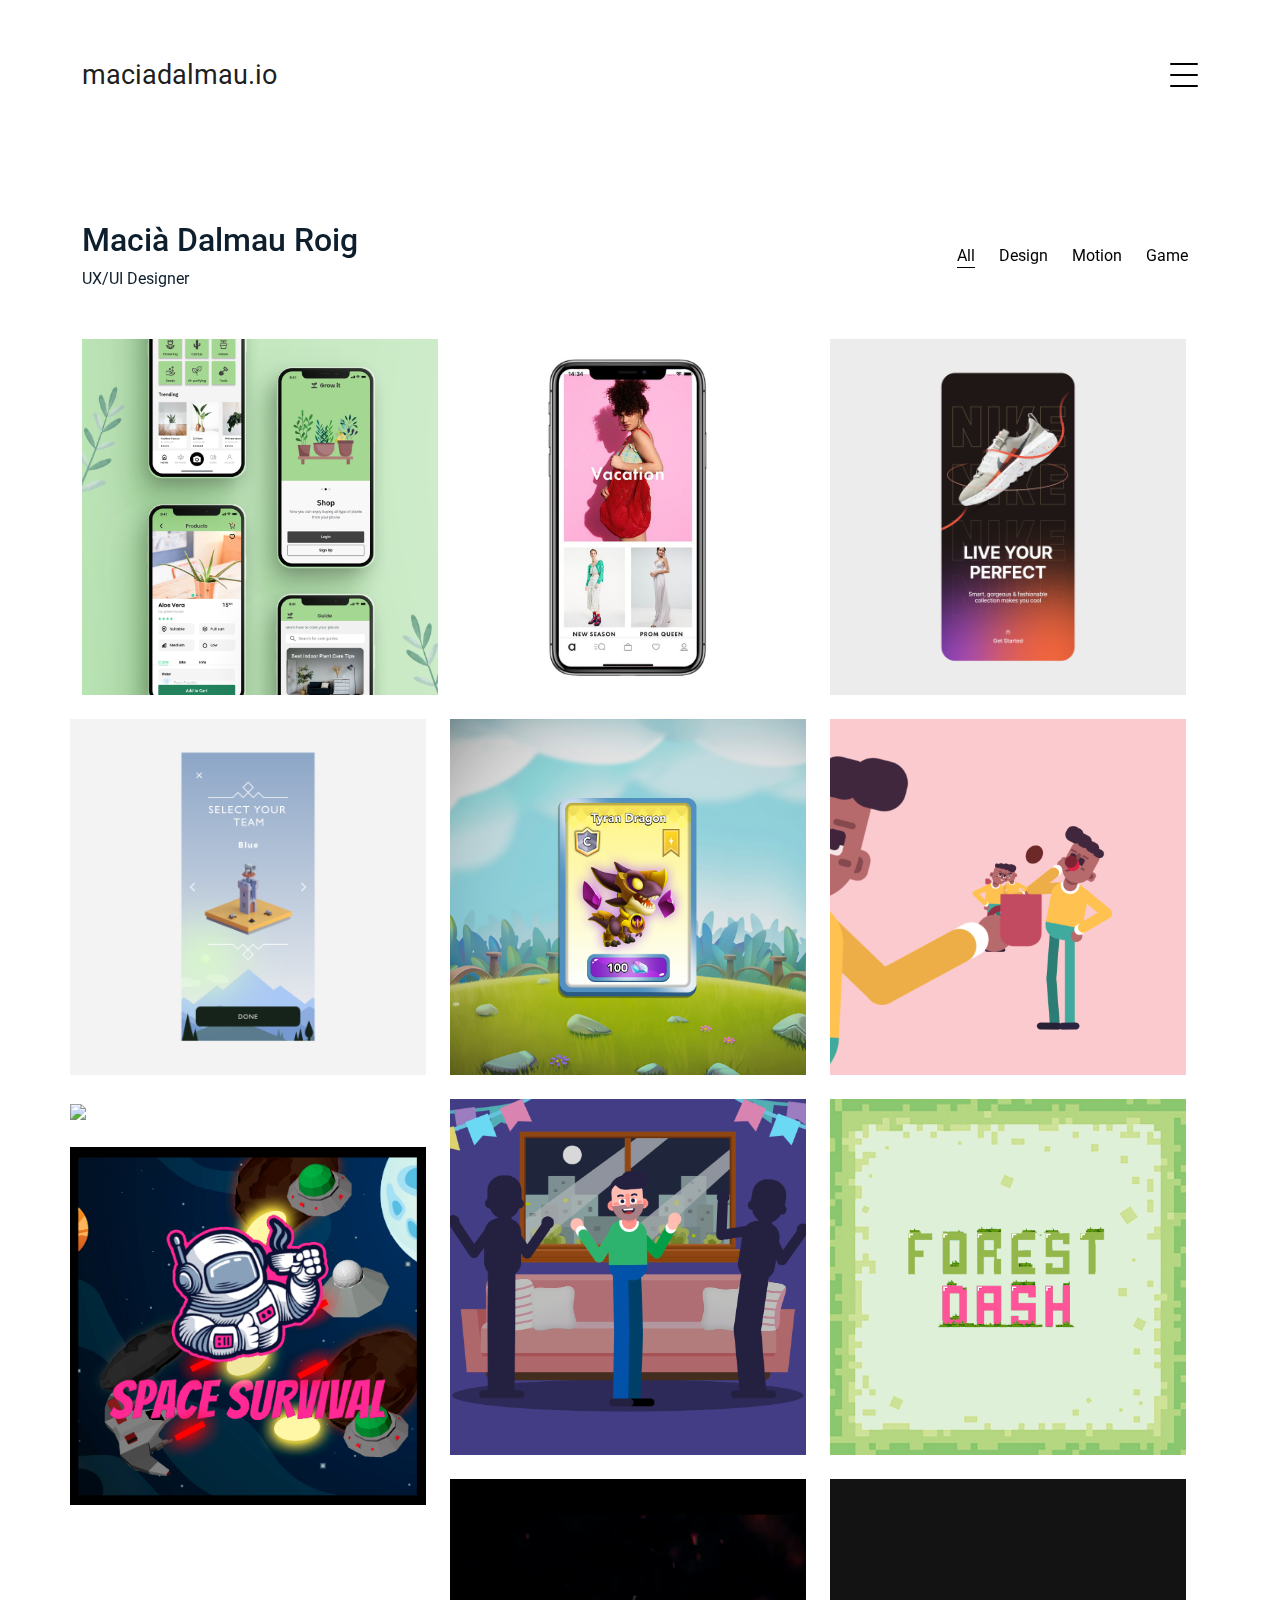
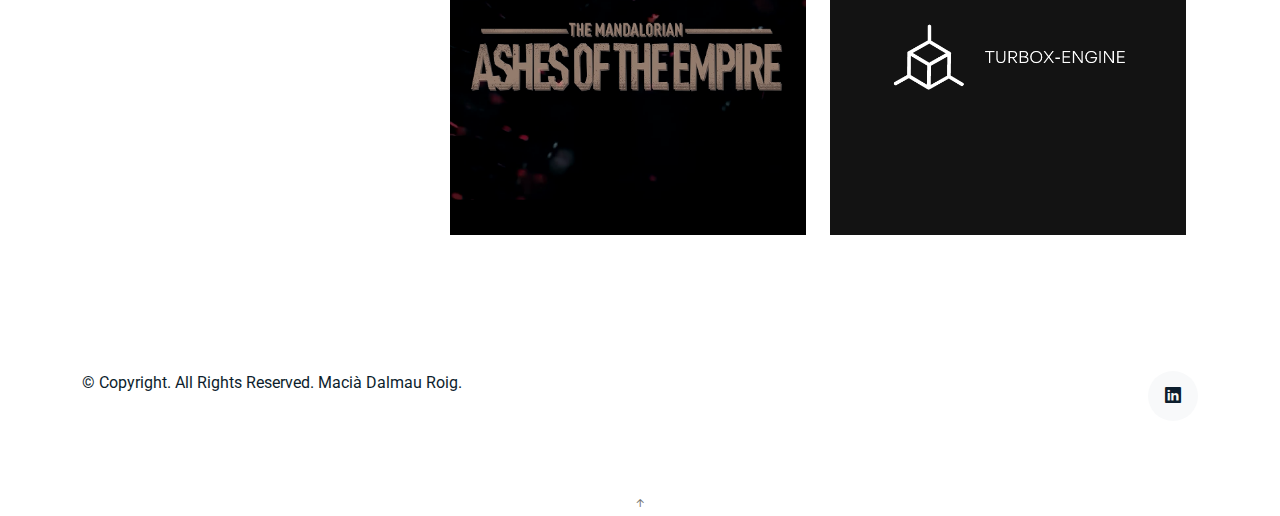
==== index.html @ 332fd734 "img" ====
<!DOCTYPE html>
<html lang="en">

<head>
  <meta charset="utf-8">
  <meta content="width=device-width, initial-scale=1.0" name="viewport">

  <title>Macià Dalmau - Home</title>
  <meta content="" name="description">
  <meta content="" name="keywords">

  <!-- Favicons -->
  <link href="assets/img/favicon.png" rel="icon">
  <link href="assets/img/apple-touch-icon.png" rel="apple-touch-icon">

  <!-- Google Fonts -->
  <link href="https://fonts.googleapis.com/css?family=https://fonts.googleapis.com/css?family=Inconsolata:400,500,600,700|Raleway:400,400i,500,500i,600,600i,700,700i|Roboto:400,400i,500,500i,600,600i,700,700i" rel="stylesheet">

  <!-- Vendor CSS Files -->
  <link href="assets/vendor/aos/aos.css" rel="stylesheet">
  <link href="assets/vendor/bootstrap/css/bootstrap.min.css" rel="stylesheet">
  <link href="assets/vendor/bootstrap-icons/bootstrap-icons.css" rel="stylesheet">
  <link href="assets/vendor/swiper/swiper-bundle.min.css" rel="stylesheet">

  <!-- Template Main CSS File -->
  <link href="assets/css/style.css" rel="stylesheet">

  <!-- =======================================================
  * Template Name: MyPortfolio - v4.7.0
  * Template URL: https://bootstrapmade.com/myportfolio-bootstrap-portfolio-website-template/
  * Author: BootstrapMade.com
  * License: https://bootstrapmade.com/license/
  ======================================================== -->
</head>

<body>

  <!-- ======= Navbar ======= -->
  <div class="collapse navbar-collapse custom-navmenu" id="main-navbar">
    <div class="container py-2 py-md-5">
      <div class="row align-items-start">
        <div class="col-md-12">
          <ul class="custom-menu">
            <li class="active"><a href="index.html">Home</a></li>
            <li><a href="about.html">About Me</a></li>
            <li><a href="contact.html">Contact</a></li>
          </ul>
        </div>
      </div>
    </div>
  </div>

  <nav class="navbar navbar-light custom-navbar">
    <div class="container">
      <a class="navbar-brand" href="index.html">maciadalmau.io</a>
      <a href="#" class="burger" data-bs-toggle="collapse" data-bs-target="#main-navbar">
        <span></span>
      </a>
    </div>
  </nav>

  <main id="main">

    <!-- ======= Works Section ======= -->
    <section class="section site-portfolio">
      <div class="container">
        <div class="row mb-5 align-items-center">
          <div class="col-md-12 col-lg-6 mb-4 mb-lg-0" data-aos="fade-up">
            <h2>Macià Dalmau Roig</h2>
            <p class="mb-0">UX/UI Designer</p>
          </div>
          <div class="col-md-12 col-lg-6 text-start text-lg-end" data-aos="fade-up" data-aos-delay="100">
            <div id="filters" class="filters">
              <a href="#" data-filter="*" class="active">All</a>
              <a href="#" data-filter=".web">Design</a>
              <a href="#" data-filter=".design">Motion</a>
              <a href="#" data-filter=".branding">Game</a>
            </div>
          </div>
        </div>
        <div id="portfolio-grid" class="row no-gutter" data-aos="fade-up" data-aos-delay="200">
          <div class="item web col-sm-6 col-md-4 col-lg-4 mb-4">
            <a href="growit.html" class="item-wrap fancybox">
              <div class="work-info">
                <h3>Grow it App</h3>
                <span>UX/UI Design</span>
              </div>
              <img class="img-fluid" src="assets/img/growitcover.png">
            </a>
          </div>
        <div id="portfolio-grid" class="row no-gutter" data-aos="fade-up" data-aos-delay="200">
          <div class="item web col-sm-6 col-md-4 col-lg-4 mb-4">
            <a href="asosreplica.html" class="item-wrap fancybox">
              <div class="work-info">
                <h3>Asos Replica</h3>
                <span>APP</span>
              </div>
              <img class="img-fluid" src="assets/img/asosapp.jpg">
            </a>
          </div>
          <div class="item web col-sm-6 col-md-4 col-lg-4 mb-4">
            <a href="nikeappdesign.html" class="item-wrap fancybox">
              <div class="work-info">
                <h3>Nike App Design</h3>
                <span>DESIGN</span>
              </div>
              <img class="img-fluid" src="assets/img/nikeappdesigncover.png">
            </a>
          </div>
          <div class="item web col-sm-6 col-md-4 col-lg-4 mb-4">
            <a href="gameconceptdesign.html" class="item-wrap fancybox">
              <div class="work-info">
                <h3>Game Concept Design</h3>
                <span>DESIGN</span>
              </div>
              <img class="img-fluid" src="assets/img/mobilegamedesigncover.png">
            </a>
          </div>
          <div class="item web col-sm-6 col-md-4 col-lg-4 mb-4">
            <a href="gameconceptdesign2.html" class="item-wrap fancybox">
              <div class="work-info">
                <h3>Dragon City Concept</h3>
                <span>DESIGN</span>
              </div>
              <img class="img-fluid" src="assets/img/dragoncitycover.png">
            </a>
          </div>
          <div class="item design col-sm-6 col-md-4 col-lg-4 mb-4">
            <a href="coffeeanimation.html" class="item-wrap fancybox">
              <div class="work-info">
                <h3>Coffee Animation</h3>
                <span>MOTION</span>
              </div>
              <img class="img-fluid" src="assets/img/MASTER-CAFE.gif">
            </a>
          </div>
          <div class="item design col-sm-6 col-md-4 col-lg-4 mb-4">
            <a href="cyclistanimation.html" class="item-wrap fancybox">
              <div class="work-info">
                <h3>Cyclist Animation</h3>
                <span>MOTION</span>
              </div>
              <img class="img-fluid" src="assets/img/ESCENA-CICLISTA.gif">
            </a>
          </div>
          <div class="item design col-sm-6 col-md-4 col-lg-4 mb-4">
            <a href="comercialspot.html" class="item-wrap fancybox">
              <div class="work-info">
                <h3>Compeat Spot</h3>
                <span>MOTION</span>
              </div>
              <img class="img-fluid" src="assets/img/compeatscene.png">
            </a>
          </div>
          <div class="item branding col-sm-6 col-md-4 col-lg-4 mb-4">
            <a href="forestdash.html" class="item-wrap fancybox">
              <div class="work-info">
                <h3>Forest Dash</h3>
                <span>2D PLATFORMER GAME</span>
              </div>
              <img class="img-fluid" src="assets/img/Forestcover.png">
            </a>
          </div>
          <div class="item branding col-sm-6 col-md-4 col-lg-4 mb-4">
            <a href="spacesurvival.html" class="item-wrap fancybox">
              <div class="work-info">
                <h3>Space Survival</h3>
                <span>AR GAME</span>
              </div>
              <img class="img-fluid" src="assets/img/spacesurvival.png">
            </a>
          </div>
          <div class="item branding col-sm-6 col-md-4 col-lg-4 mb-4">
            <a href="mandalorian.html" class="item-wrap fancybox">
              <div class="work-info">
                <h3>The Mandalorian: Ashes of the Empire</h3>
                <span>3D GAME</span>
              </div>
              <img class="img-fluid" src="assets/img/mandaloriancover.png">
            </a>
          </div>
          <div class="item branding col-sm-6 col-md-4 col-lg-4 mb-4">
            <a href="engine.html" class="item-wrap fancybox">
              <div class="work-info">
                <h3>TurboX-Engine</h3>
                <span>GAME ENGINE</span>
              </div>
              <img class="img-fluid" src="assets/img/engine.png">
            </a>
          </div>
        </div>
      </div>
    </section><!-- End  Works Section -->

  </main><!-- End #main -->

  <!-- ======= Footer ======= -->
  <footer class="footer" role="contentinfo">
    <div class="container">
      <div class="row">
        <div class="col-sm-6">
          <p class="mb-1">&copy; Copyright. All Rights Reserved. Macià Dalmau Roig.</p>
          <div class="credits">
            <!--
            All the links in the footer should remain intact.
            You can delete the links only if you purchased the pro version.
            Licensing information: https://bootstrapmade.com/license/
            Purchase the pro version with working PHP/AJAX contact form: https://bootstrapmade.com/buy/?theme=MyPortfolio
          -->
          </div>
        </div>
        <div class="col-sm-6 social text-md-end">
          <a href="https://www.linkedin.com/in/maciadalmauroig/"><span class="bi bi-linkedin"></span></a>
        </div>
      </div>
    </div>
  </footer>

  <a href="#" class="back-to-top d-flex align-items-center justify-content-center"><i class="bi bi-arrow-up-short"></i></a>

  <!-- Vendor JS Files -->
  <script src="assets/vendor/aos/aos.js"></script>
  <script src="assets/vendor/bootstrap/js/bootstrap.bundle.min.js"></script>
  <script src="assets/vendor/isotope-layout/isotope.pkgd.min.js"></script>
  <script src="assets/vendor/swiper/swiper-bundle.min.js"></script>
  <script src="assets/vendor/php-email-form/validate.js"></script>

  <!-- Template Main JS File -->
  <script src="assets/js/main.js"></script>

</body>

</html>
---- assets/css/style.css ----
/**
* Template Name: MyPortfolio - v4.7.0
* Template URL: https://bootstrapmade.com/myportfolio-bootstrap-portfolio-website-template/
* Author: BootstrapMade.com
* License: https://bootstrapmade.com/license/
*/

/*--------------------------------------------------------------
# General
--------------------------------------------------------------*/

.iframe-container{
  position: relative;
  width: 100%;
  padding-bottom: 56.25%; 
  height: 0;
}
.iframe-container iframe{
  position: absolute;
  top:0;
  left: 0;
  width: 100%;
  height: 100%;
}

body {
  font-family: "Roboto", sans-serif;
  color: #0d1e2d;
}

a {
  color: #777;
  text-decoration: none;
}

a:hover {
  color: #000;
}

h1, h2, h3, h4, h5, h6, .font-heading {
  font-family: "Roboto", sans-serif;
}

.section {
  padding: 7rem 0;
}

.filters a {
  text-decoration: none;
  color: #000;
  display: inline-block;
  padding-left: 10px;
  padding-right: 10px;
  position: relative;
}
.filters a:hover, .filters a:focus, .filters a:active {
  text-decoration: none;
}
.filters a:hover:before {
  content: "";
  position: absolute;
  left: 10px;
  right: 10px;
  bottom: 0;
  height: 1px;
  background-color: #000;
}
.filters a.active {
  color: #000;
}
.filters a.active:before {
  content: "";
  position: absolute;
  left: 10px;
  right: 10px;
  bottom: 0;
  height: 1px;
  background-color: #000;
}

.item {
  border: none;
  margin-bottom: 30px;
}
.item .item-wrap {
  display: block;
  position: relative;
  overflow: hidden;
}
.item .item-wrap:after {
  z-index: 2;
  position: absolute;
  content: "";
  top: 0;
  left: 0;
  right: 0;
  bottom: 0;
  background: rgba(0, 0, 0, 0.4);
  visibility: hidden;
  opacity: 0;
  transition: 0.3s all ease-in-out;
}
.item .item-wrap img {
  transition: 0.3s transform ease;
  transform: scale(1);
}
.item .item-wrap > .work-info {
  position: absolute;
  top: 50%;
  width: 100%;
  text-align: center;
  z-index: 3;
  transform: translateY(-50%);
  color: #fff;
  opacity: 0;
  visibility: hidden;
  margin-top: 20px;
  transition: 0.3s all ease;
}
.item .item-wrap > .work-info h3 {
  font-size: 20px;
  margin-bottom: 0;
}
.item .item-wrap > .work-info span {
  font-size: 14px;
  text-transform: uppercase;
  letter-spacing: 0.2rem;
}
.item .item-wrap:hover {
  text-decoration: none;
}
.item .item-wrap:hover img {
  transform: scale(1.05);
}
.item .item-wrap:hover:after {
  opacity: 1;
  visibility: visible;
}
.item .item-wrap:hover .work-info {
  margin-top: 0px;
  opacity: 1;
  visibility: visible;
}

.testimonial-wrap {
  padding: 50px 50px 80px 50px;
  background: #eceff2;
}
.testimonial-wrap .testimonial {
  text-align: center;
  max-width: 500px;
  margin: 0 auto;
}
.testimonial-wrap .testimonial img {
  border-radius: 50%;
  width: 120px;
  margin: 0 auto 30px auto;
}
.testimonial-wrap .testimonial blockquote p {
  font-size: 20px;
}

.h3 {
  font-size: 20px;
}

.h4 {
  font-size: 16px;
}

.heading {
  font-size: 28px;
}

.readmore {
  display: inline-block;
  border: 1px solid #000;
  padding: 10px 15px;
  font-size: 12px;
  text-transform: uppercase;
  color: #000;
  transition: 0.2s all ease;
  font-weight: 700;
}
.readmore:active, .readmore:focus, .readmore:hover {
  outline: none;
}
.readmore:hover {
  color: #fff;
  text-decoration: none;
  background: #000;
}

.testimonials-slider .swiper-pagination {
  margin-top: -60px;
  position: relative;
}
.testimonials-slider .swiper-pagination .swiper-pagination-bullet {
  width: 12px;
  height: 12px;
  background-color: rgba(13, 30, 45, 0.3);
  opacity: 1;
}
.testimonials-slider .swiper-pagination .swiper-pagination-bullet-active {
  background-color: rgba(13, 30, 45, 0.6);
}

.sticky-content {
  position: sticky;
  position: -webkit-sticky;
  top: 0;
  /* required */
}

.list-line li {
  margin-bottom: 10px;
  position: relative;
  padding-left: 30px;
}
.list-line li:before {
  content: "";
  position: absolute;
  left: 0;
  top: 0.7rem;
  width: 10px;
  height: 2px;
  background: #000;
}

.form-control {
  border-radius: 0;
  background: #f8f9fa;
  border: 1px solid transparent;
  padding-top: 10px !important;
  padding-bottom: 10px !important;
}
.form-control:active, .form-control:focus {
  background: #eff1f4;
  outline: none;
  box-shadow: none;
  border: 1px solid transparent;
}

.custom-progress {
  height: 7px;
  border-radius: 0;
}
.custom-progress .progress-bar {
  background: #000;
}

/* Services */
.services i {
  font-size: 40px;
}
.services h4 {
  padding-top: 10px;
}

/* Contact Form */
.php-email-form .error-message {
  display: none;
  color: #fff;
  background: #ed3c0d;
  text-align: left;
  padding: 15px;
  font-weight: 600;
}
.php-email-form .error-message br + br {
  margin-top: 25px;
}
.php-email-form .sent-message {
  display: none;
  color: #fff;
  background: #18d26e;
  text-align: center;
  padding: 15px;
  font-weight: 600;
}
.php-email-form .loading {
  display: none;
  background: #fff;
  text-align: center;
  padding: 15px;
}
.php-email-form .loading:before {
  content: "";
  display: inline-block;
  border-radius: 50%;
  width: 24px;
  height: 24px;
  margin: 0 10px -6px 0;
  border: 3px solid #18d26e;
  border-top-color: #eee;
  -webkit-animation: animate-loading 1s linear infinite;
  animation: animate-loading 1s linear infinite;
}

@-webkit-keyframes animate-loading {
  0% {
    transform: rotate(0deg);
  }
  100% {
    transform: rotate(360deg);
  }
}

@keyframes animate-loading {
  0% {
    transform: rotate(0deg);
  }
  100% {
    transform: rotate(360deg);
  }
}
/*--------------------------------------------------------------
# Header
--------------------------------------------------------------*/
/* Custom Navmenu */
.custom-navmenu {
  background: #0d1e2d;
  text-align: right;
}
.custom-navmenu .custom-menu, .custom-navmenu .custom-menu li {
  padding: 0;
  margin: 0;
  list-style: none;
}
.custom-navmenu .custom-menu li {
  margin-bottom: 0;
  font-size: 20px;
}
.custom-navmenu .custom-menu li a {
  color: #fff;
  padding: 10px 0 !important;
}
.custom-navmenu .custom-menu li a:hover {
  text-decoration: none;
}
.custom-navmenu .custom-menu li.active a {
  text-decoration: underline;
}
.custom-navmenu h3 {
  font-size: 20px;
  color: #fff;
}
.custom-navmenu p {
  color: rgba(255, 255, 255, 0.6);
}
.custom-navmenu a {
  color: rgba(255, 255, 255, 0.7);
}
.custom-navmenu a:hover {
  color: #fff;
}

/* Custom Navbar */
.custom-navbar {
  padding-top: 50px;
  width: 100%;
}
@media (max-width: 780px) {
  .custom-navbar > .container {
    padding-right: 0;
    padding-left: 0;
  }
}
.custom-navbar .navbar-brand {
  font-size: 1.7rem;
}

/* Burger */
.burger {
  width: 28px;
  height: 32px;
  cursor: pointer;
  position: relative;
}

.burger:before, .burger span, .burger:after {
  width: 100%;
  height: 2px;
  display: block;
  background: #000;
  border-radius: 2px;
  position: absolute;
  opacity: 1;
}

.burger:before, .burger:after {
  transition: top 0.35s cubic-bezier(0.23, 1, 0.32, 1), transform 0.35s cubic-bezier(0.23, 1, 0.32, 1), opacity 0.35s cubic-bezier(0.23, 1, 0.32, 1), background-color 1.15s cubic-bezier(0.86, 0, 0.07, 1);
  -webkit-transition: top 0.35s cubic-bezier(0.23, 1, 0.32, 1), -webkit-transform 0.35s cubic-bezier(0.23, 1, 0.32, 1), opacity 0.35s cubic-bezier(0.23, 1, 0.32, 1), background-color 1.15s cubic-bezier(0.86, 0, 0.07, 1);
  content: "";
}

.burger:before {
  top: 4px;
}

.burger span {
  top: 15px;
}

.burger:after {
  top: 26px;
}

/* Hover */
.burger:hover:before {
  top: 7px;
}

.burger:hover:after {
  top: 23px;
}

/* Click */
.burger.active span {
  opacity: 0;
}

.burger.active:before, .burger.active:after {
  top: 40%;
}

.burger.active:before {
  transform: rotate(45deg);
}

.burger.active:after {
  transform: rotate(-45deg);
}

.burger:focus {
  outline: none;
}

/*--------------------------------------------------------------
# Footer
--------------------------------------------------------------*/
.footer {
  padding: 0 0 4rem 0;
}
.footer a {
  color: #000;
}

.social a {
  display: inline-block;
  width: 50px;
  height: 50px;
  border-radius: 50%;
  background: #f8f9fa;
  position: relative;
  text-align: center;
  color: #0d1e2d;
}
.social a span {
  display: inline-block;
  left: 50%;
  position: absolute;
  top: 50%;
  transform: translate(-50%, -50%);
}
.social a:hover {
  color: #000;
}
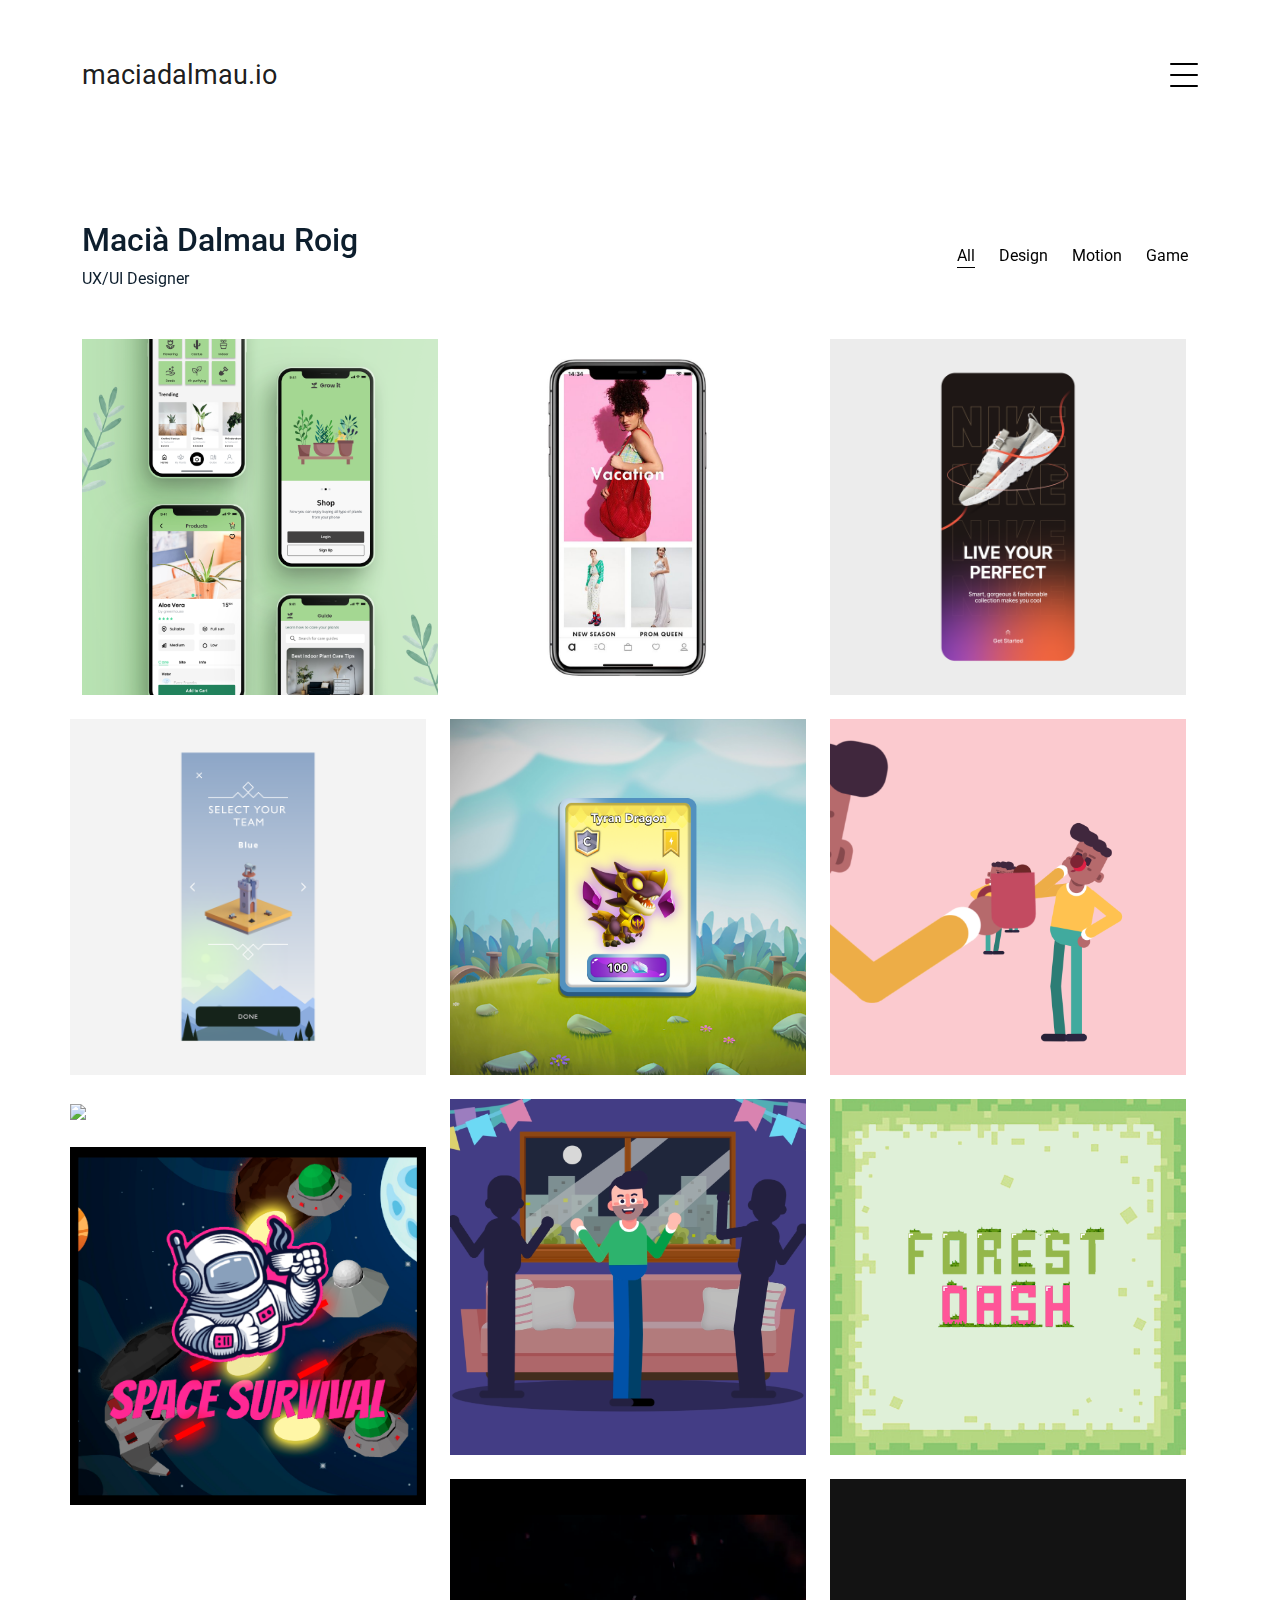
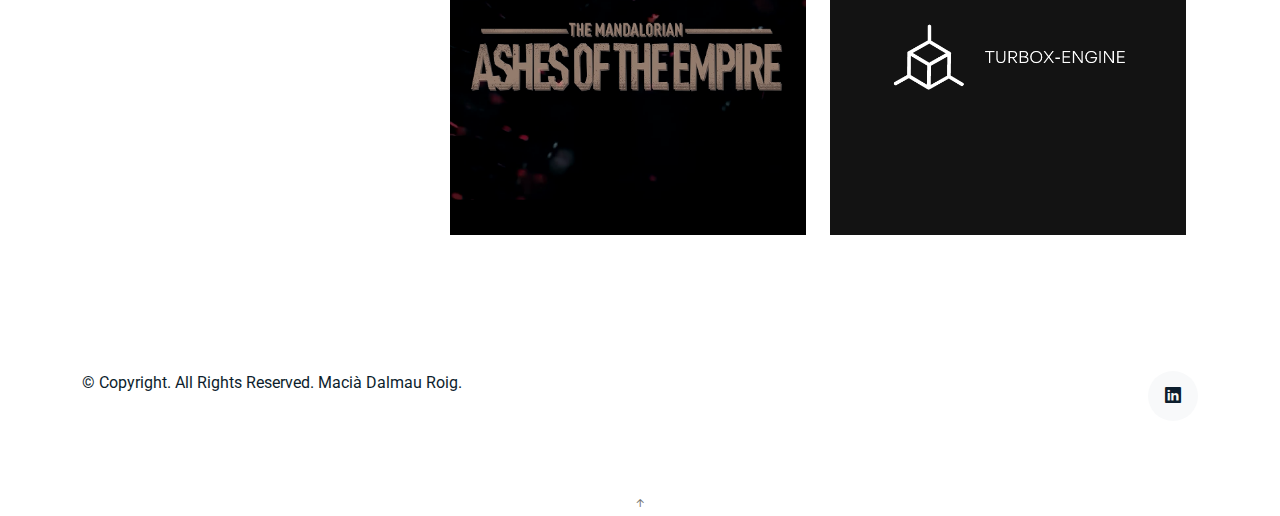
==== commit f4d57d89: "editing titles" ====
--- a/index.html
+++ b/index.html
@@ -93,7 +93,7 @@
             <a href="asosreplica.html" class="item-wrap fancybox">
               <div class="work-info">
                 <h3>Asos Replica</h3>
-                <span>APP</span>
+                <span>App</span>
               </div>
               <img class="img-fluid" src="assets/img/asosapp.jpg">
             </a>
@@ -102,7 +102,7 @@
             <a href="nikeappdesign.html" class="item-wrap fancybox">
               <div class="work-info">
                 <h3>Nike App Design</h3>
-                <span>DESIGN</span>
+                <span>UX/UI Design</span>
               </div>
               <img class="img-fluid" src="assets/img/nikeappdesigncover.png">
             </a>
@@ -111,7 +111,7 @@
             <a href="gameconceptdesign.html" class="item-wrap fancybox">
               <div class="work-info">
                 <h3>Game Concept Design</h3>
-                <span>DESIGN</span>
+                <span>UX/UI Design</span>
               </div>
               <img class="img-fluid" src="assets/img/mobilegamedesigncover.png">
             </a>
@@ -120,7 +120,7 @@
             <a href="gameconceptdesign2.html" class="item-wrap fancybox">
               <div class="work-info">
                 <h3>Dragon City Concept</h3>
-                <span>DESIGN</span>
+                <span>UX/UI Design</span>
               </div>
               <img class="img-fluid" src="assets/img/dragoncitycover.png">
             </a>
@@ -129,7 +129,7 @@
             <a href="coffeeanimation.html" class="item-wrap fancybox">
               <div class="work-info">
                 <h3>Coffee Animation</h3>
-                <span>MOTION</span>
+                <span>Motion</span>
               </div>
               <img class="img-fluid" src="assets/img/MASTER-CAFE.gif">
             </a>
@@ -138,7 +138,7 @@
             <a href="cyclistanimation.html" class="item-wrap fancybox">
               <div class="work-info">
                 <h3>Cyclist Animation</h3>
-                <span>MOTION</span>
+                <span>Motion</span>
               </div>
               <img class="img-fluid" src="assets/img/ESCENA-CICLISTA.gif">
             </a>
@@ -147,7 +147,7 @@
             <a href="comercialspot.html" class="item-wrap fancybox">
               <div class="work-info">
                 <h3>Compeat Spot</h3>
-                <span>MOTION</span>
+                <span>Motion</span>
               </div>
               <img class="img-fluid" src="assets/img/compeatscene.png">
             </a>
@@ -156,7 +156,7 @@
             <a href="forestdash.html" class="item-wrap fancybox">
               <div class="work-info">
                 <h3>Forest Dash</h3>
-                <span>2D PLATFORMER GAME</span>
+                <span>2D Platform Game</span>
               </div>
               <img class="img-fluid" src="assets/img/Forestcover.png">
             </a>
@@ -165,7 +165,7 @@
             <a href="spacesurvival.html" class="item-wrap fancybox">
               <div class="work-info">
                 <h3>Space Survival</h3>
-                <span>AR GAME</span>
+                <span>AR Game</span>
               </div>
               <img class="img-fluid" src="assets/img/spacesurvival.png">
             </a>
@@ -174,7 +174,7 @@
             <a href="mandalorian.html" class="item-wrap fancybox">
               <div class="work-info">
                 <h3>The Mandalorian: Ashes of the Empire</h3>
-                <span>3D GAME</span>
+                <span>3D Game</span>
               </div>
               <img class="img-fluid" src="assets/img/mandaloriancover.png">
             </a>
@@ -183,7 +183,7 @@
             <a href="engine.html" class="item-wrap fancybox">
               <div class="work-info">
                 <h3>TurboX-Engine</h3>
-                <span>GAME ENGINE</span>
+                <span>Game Engine</span>
               </div>
               <img class="img-fluid" src="assets/img/engine.png">
             </a>
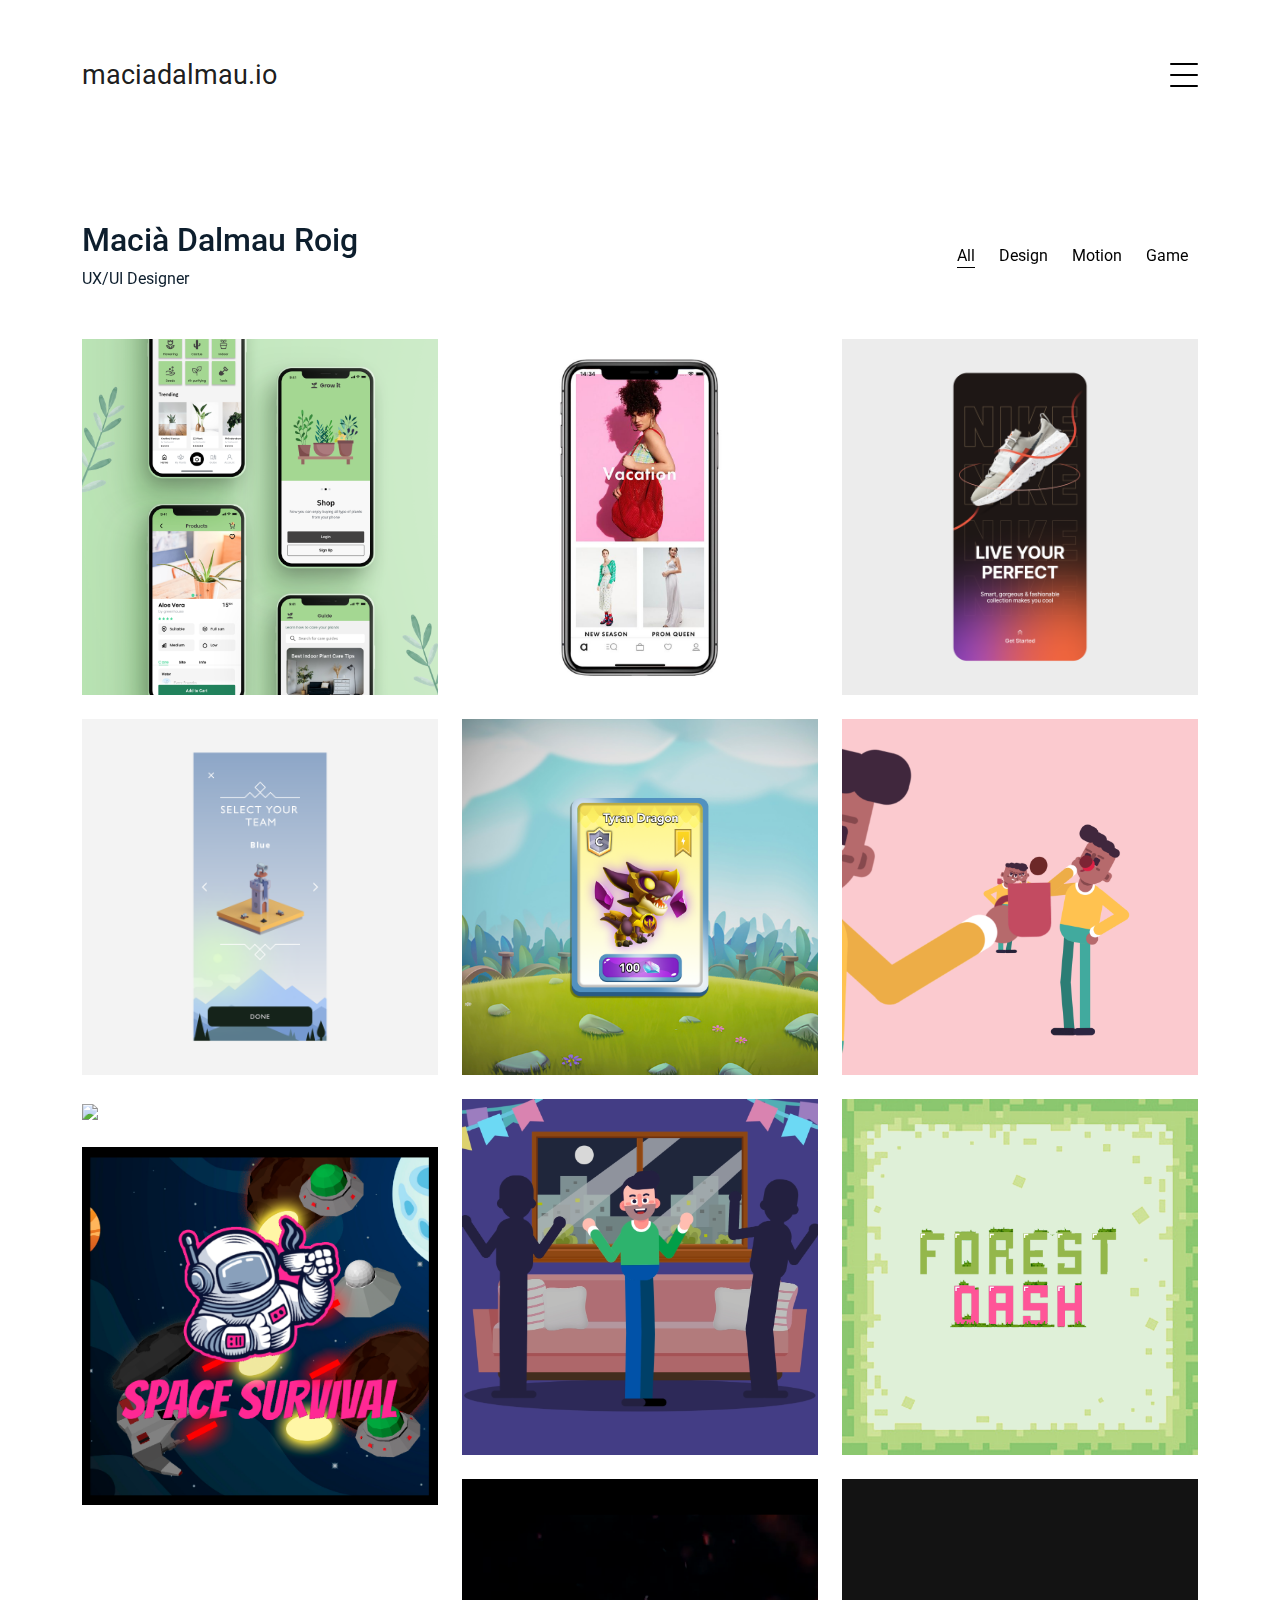
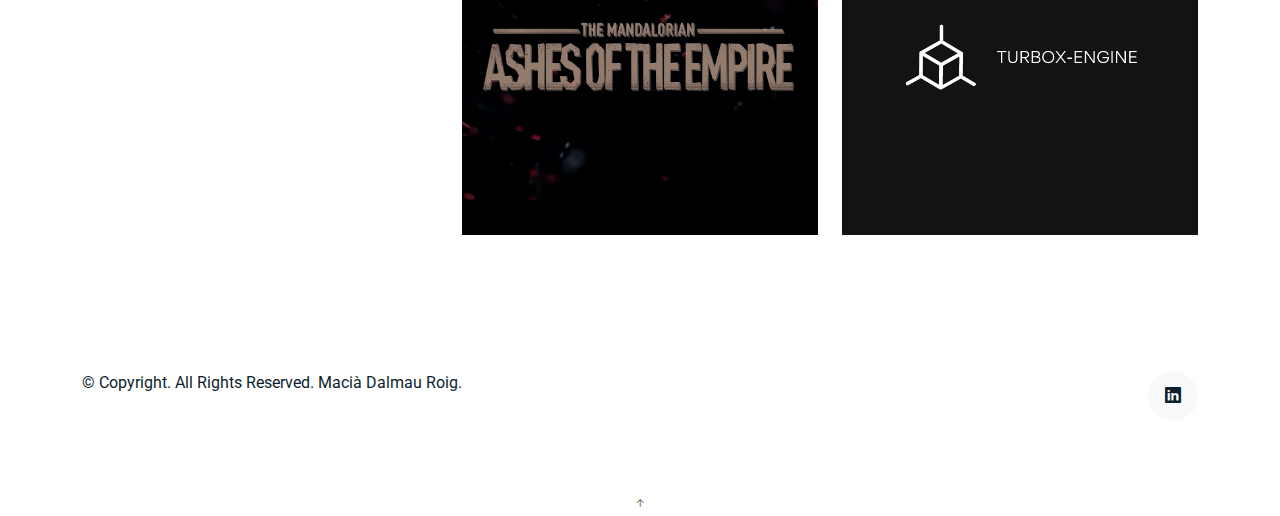
==== commit 14166778: "bug fixed" ====
--- a/index.html
+++ b/index.html
@@ -88,7 +88,6 @@
               <img class="img-fluid" src="assets/img/growitcover.png">
             </a>
           </div>
-        <div id="portfolio-grid" class="row no-gutter" data-aos="fade-up" data-aos-delay="200">
           <div class="item web col-sm-6 col-md-4 col-lg-4 mb-4">
             <a href="asosreplica.html" class="item-wrap fancybox">
               <div class="work-info">
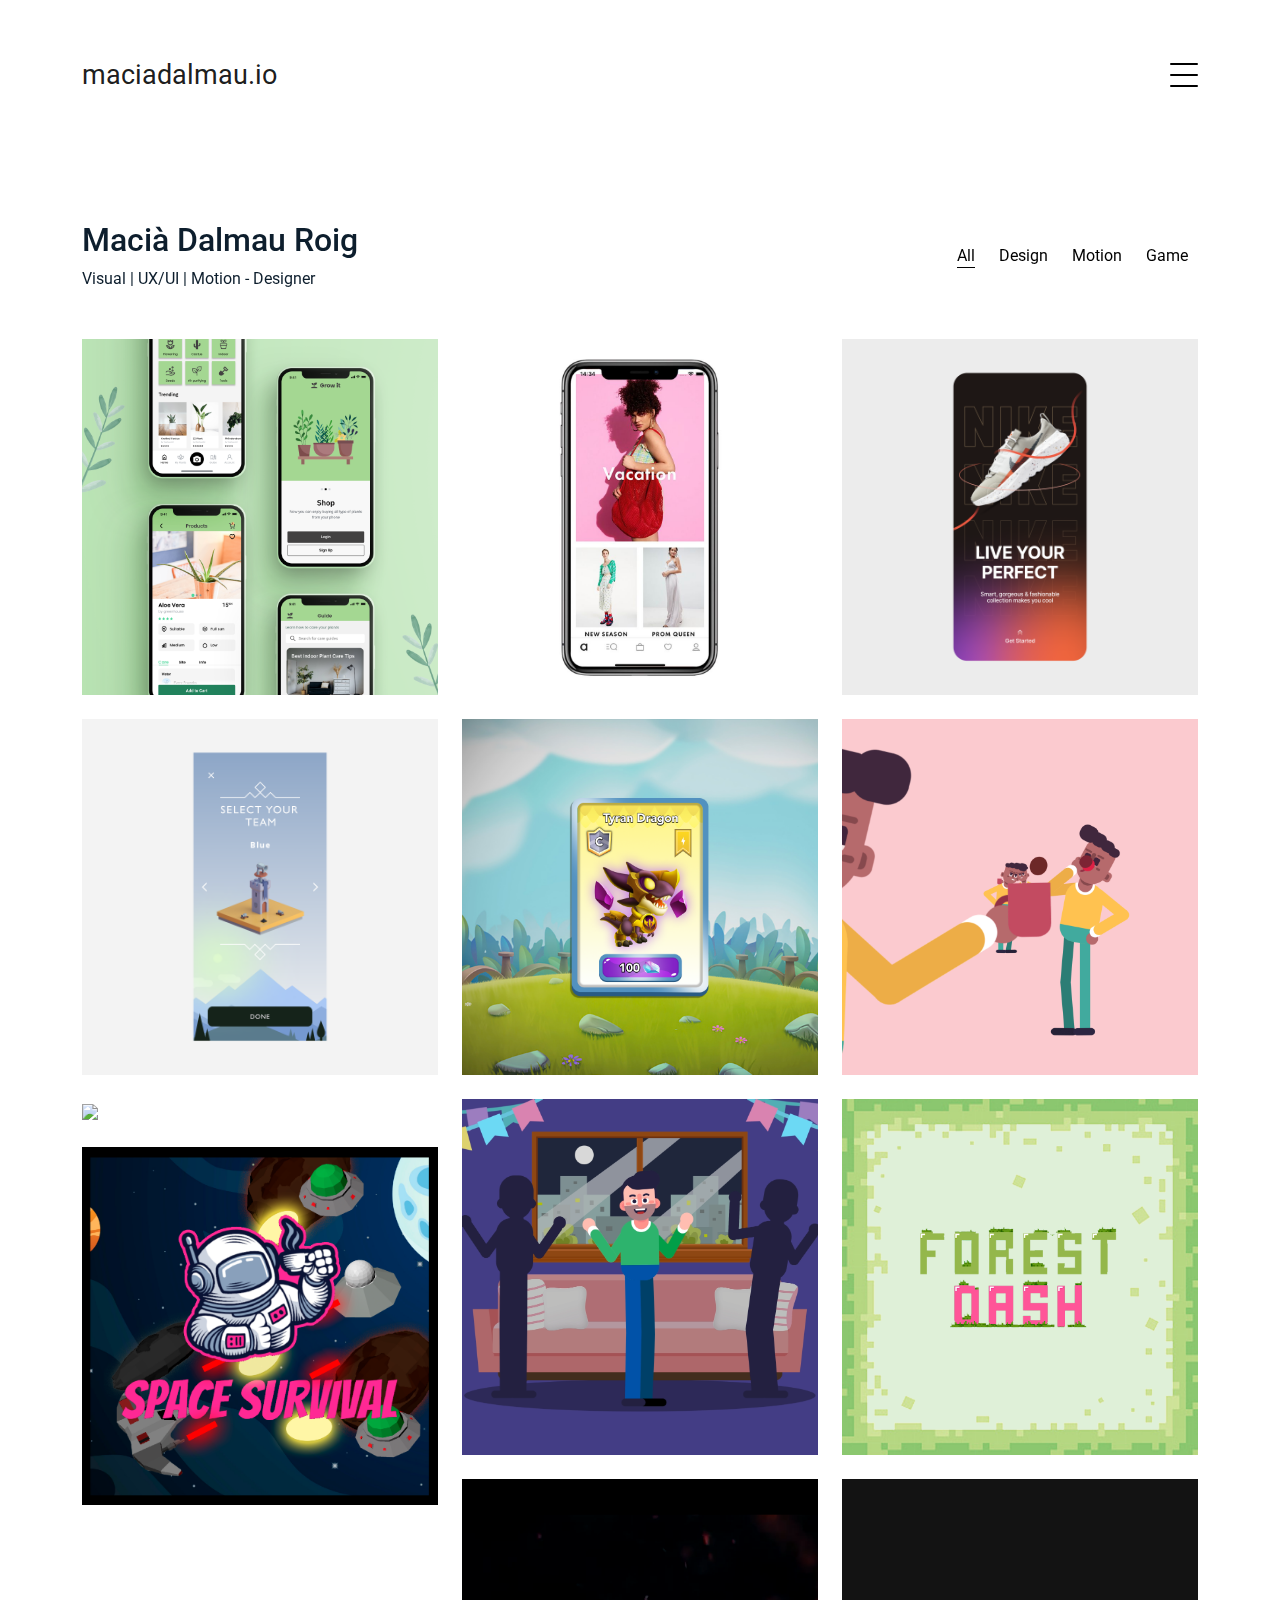
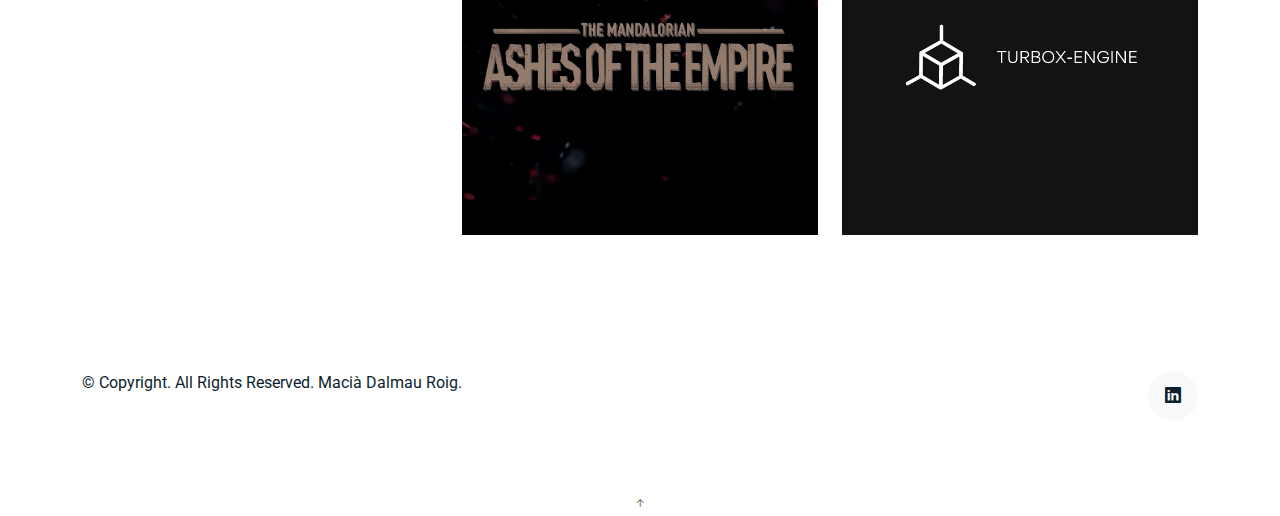
==== commit bec3def6: "Update index.html" ====
--- a/index.html
+++ b/index.html
@@ -67,7 +67,7 @@
         <div class="row mb-5 align-items-center">
           <div class="col-md-12 col-lg-6 mb-4 mb-lg-0" data-aos="fade-up">
             <h2>Macià Dalmau Roig</h2>
-            <p class="mb-0">UX/UI Designer</p>
+            <p class="mb-0">Visual | UX/UI | Motion - Designer</p>
           </div>
           <div class="col-md-12 col-lg-6 text-start text-lg-end" data-aos="fade-up" data-aos-delay="100">
             <div id="filters" class="filters">
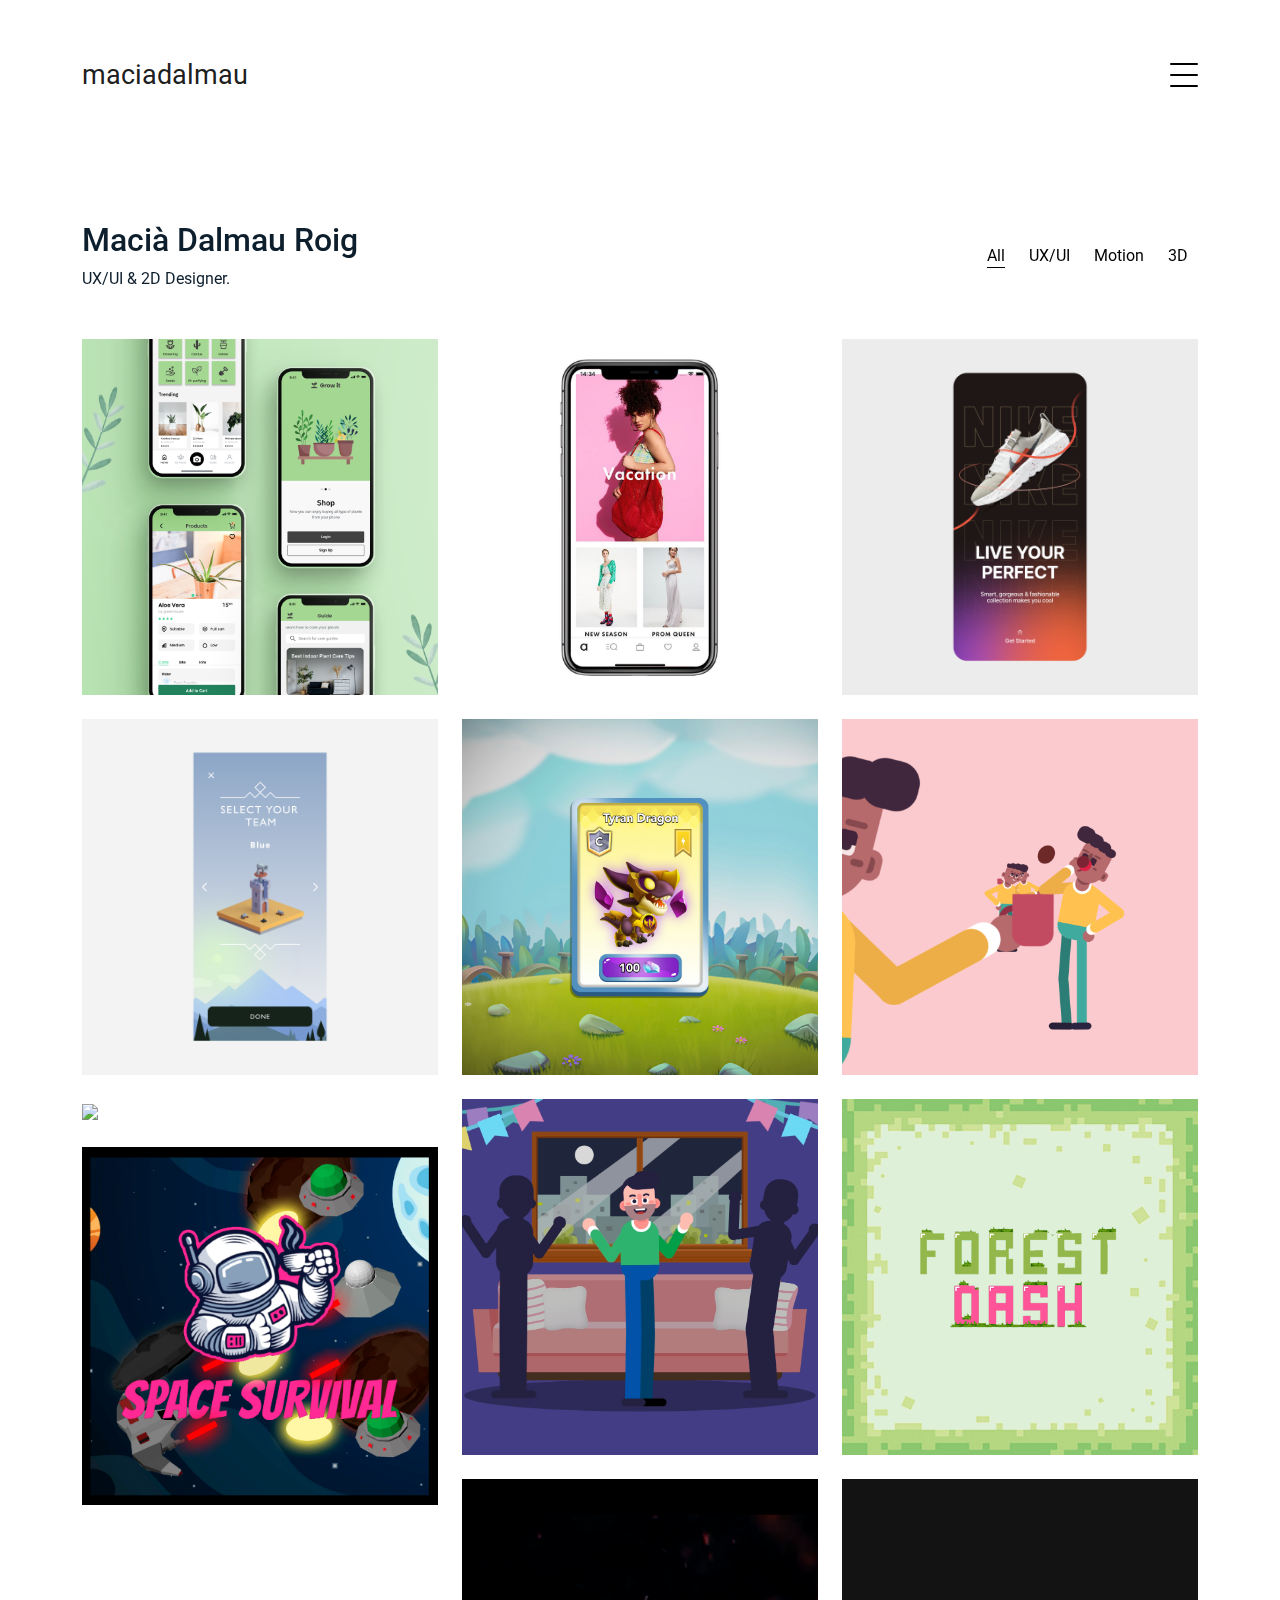
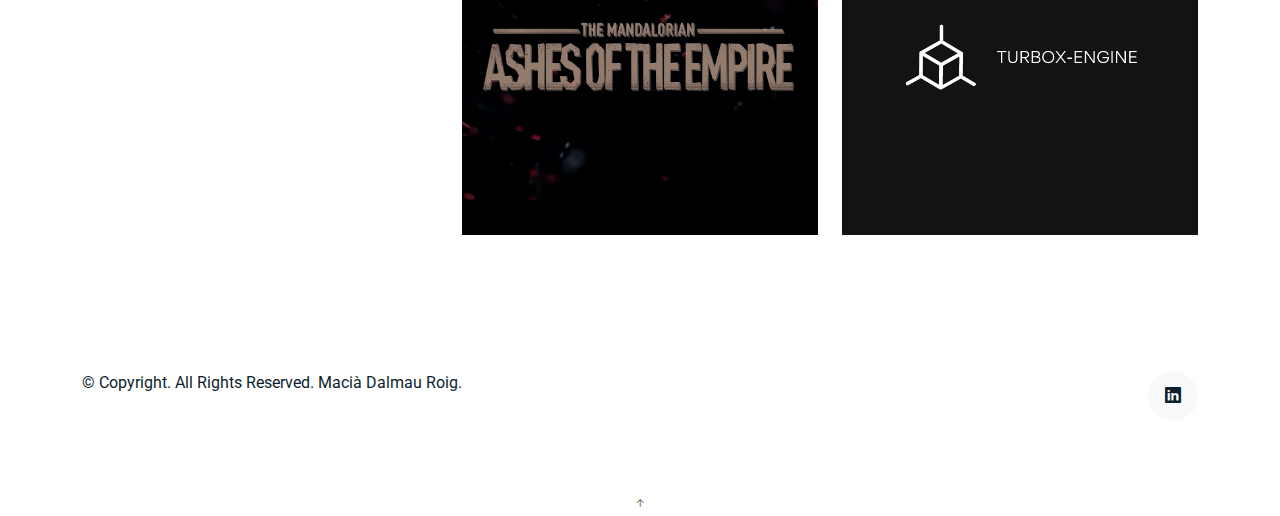
==== commit 867445b2: "polish" ====
--- a/index.html
+++ b/index.html
@@ -52,7 +52,7 @@
 
   <nav class="navbar navbar-light custom-navbar">
     <div class="container">
-      <a class="navbar-brand" href="index.html">maciadalmau.io</a>
+      <a class="navbar-brand" href="index.html">maciadalmau</a>
       <a href="#" class="burger" data-bs-toggle="collapse" data-bs-target="#main-navbar">
         <span></span>
       </a>
@@ -67,14 +67,14 @@
         <div class="row mb-5 align-items-center">
           <div class="col-md-12 col-lg-6 mb-4 mb-lg-0" data-aos="fade-up">
             <h2>Macià Dalmau Roig</h2>
-            <p class="mb-0">Visual | UX/UI | Motion - Designer</p>
+            <p class="mb-0">UX/UI & 2D Designer.</p>
           </div>
           <div class="col-md-12 col-lg-6 text-start text-lg-end" data-aos="fade-up" data-aos-delay="100">
             <div id="filters" class="filters">
               <a href="#" data-filter="*" class="active">All</a>
-              <a href="#" data-filter=".web">Design</a>
+              <a href="#" data-filter=".web">UX/UI</a>
               <a href="#" data-filter=".design">Motion</a>
-              <a href="#" data-filter=".branding">Game</a>
+              <a href="#" data-filter=".branding">3D</a>
             </div>
           </div>
         </div>
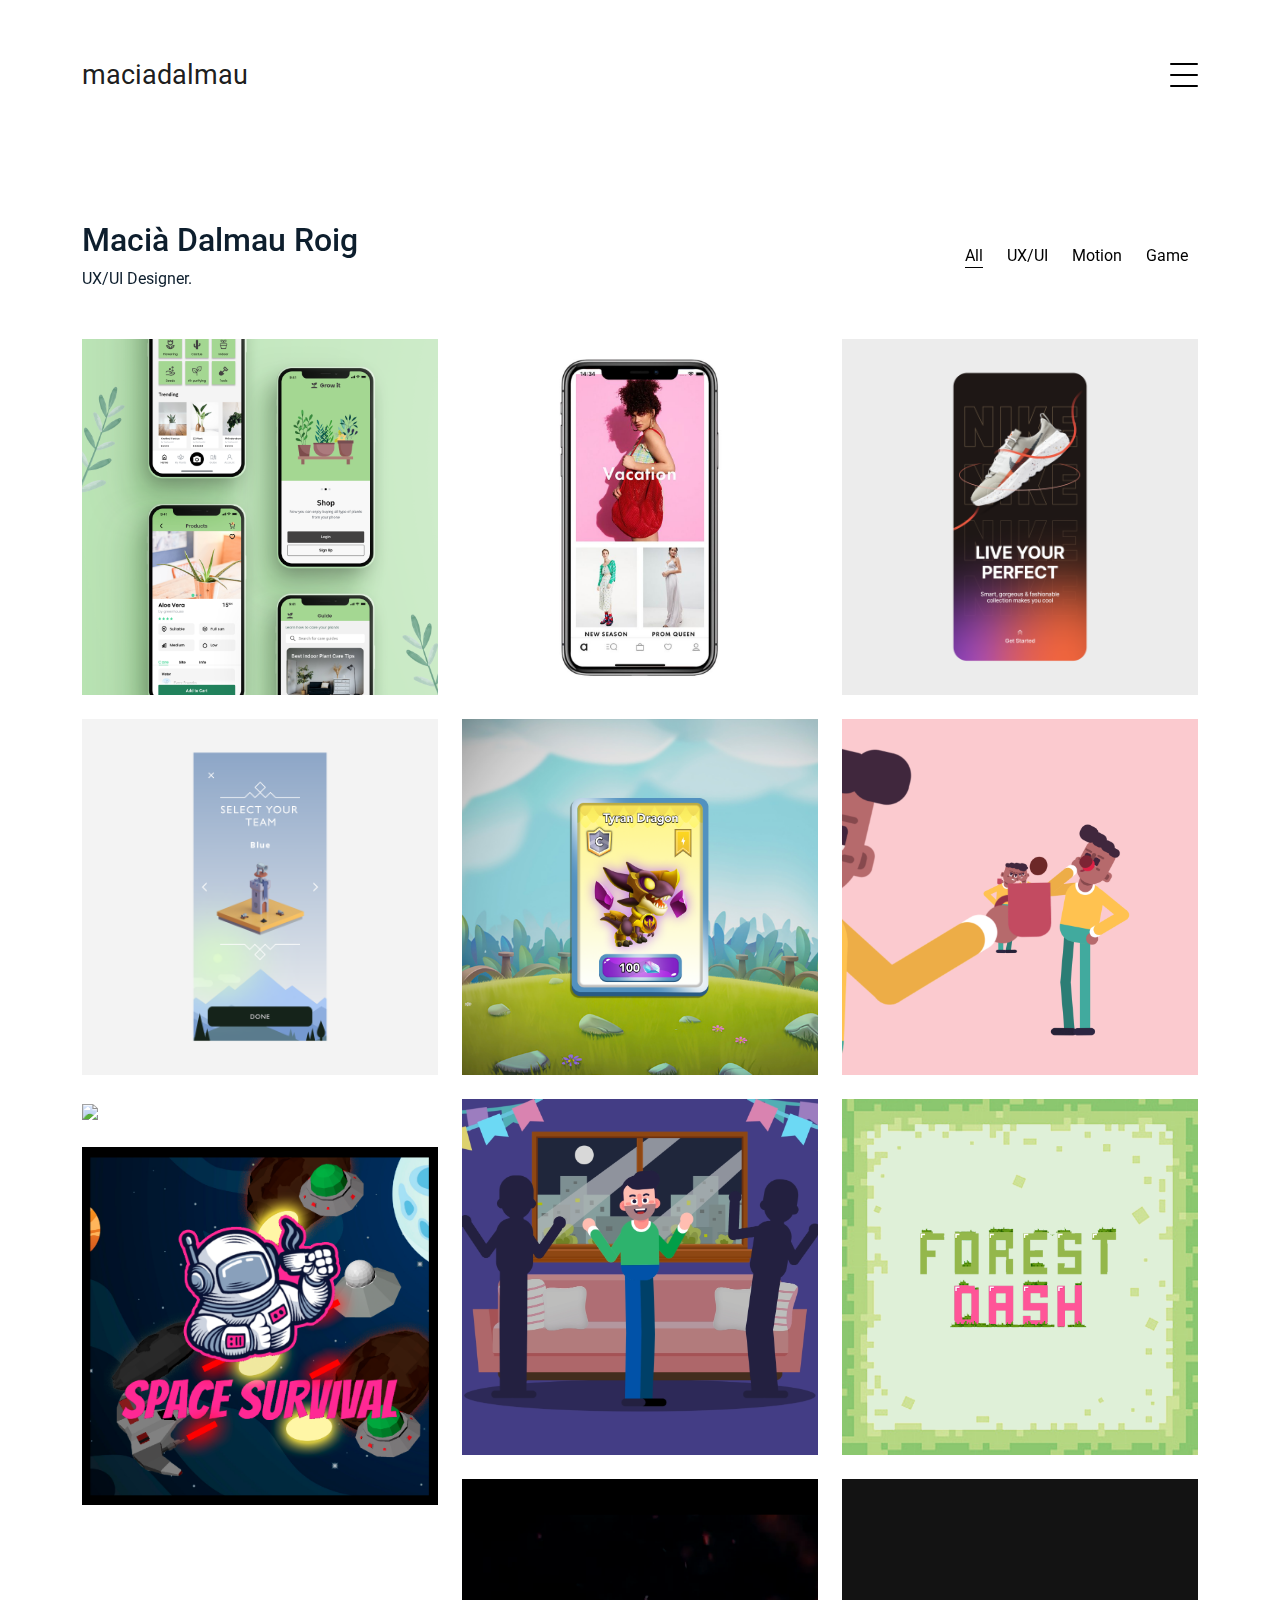
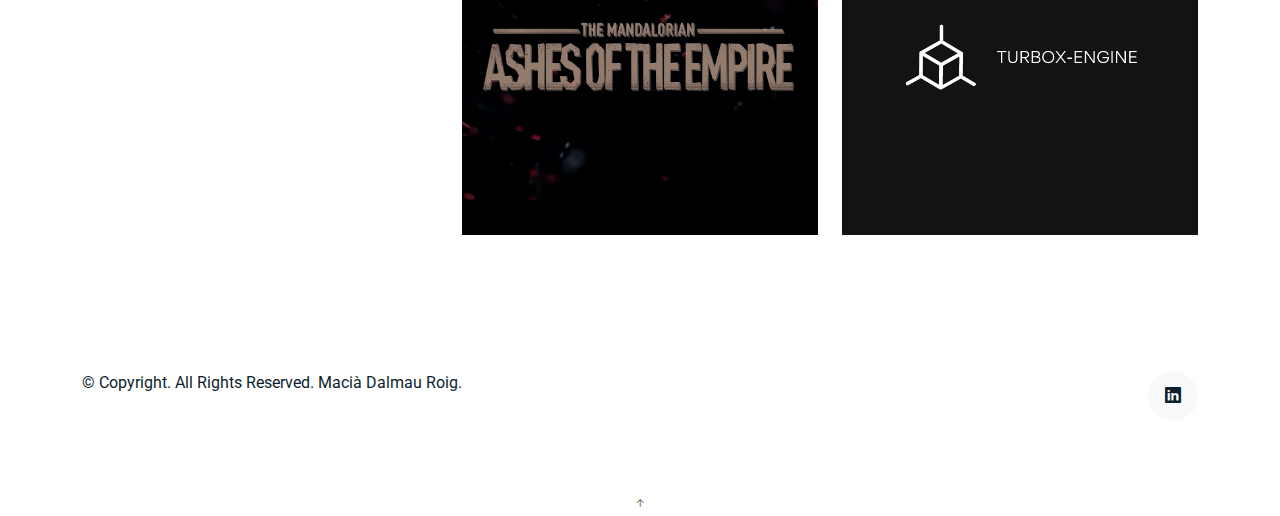
==== commit 3aab7711: "Ux/ui concepts text updated" ====
--- a/index.html
+++ b/index.html
@@ -67,14 +67,14 @@
         <div class="row mb-5 align-items-center">
           <div class="col-md-12 col-lg-6 mb-4 mb-lg-0" data-aos="fade-up">
             <h2>Macià Dalmau Roig</h2>
-            <p class="mb-0">UX/UI & 2D Designer.</p>
+            <p class="mb-0">UX/UI Designer.</p>
           </div>
           <div class="col-md-12 col-lg-6 text-start text-lg-end" data-aos="fade-up" data-aos-delay="100">
             <div id="filters" class="filters">
               <a href="#" data-filter="*" class="active">All</a>
               <a href="#" data-filter=".web">UX/UI</a>
               <a href="#" data-filter=".design">Motion</a>
-              <a href="#" data-filter=".branding">3D</a>
+              <a href="#" data-filter=".branding">Game</a>
             </div>
           </div>
         </div>
@@ -109,7 +109,7 @@
           <div class="item web col-sm-6 col-md-4 col-lg-4 mb-4">
             <a href="gameconceptdesign.html" class="item-wrap fancybox">
               <div class="work-info">
-                <h3>Game Concept Design</h3>
+                <h3>Team Selection Screen Design</h3>
                 <span>UX/UI Design</span>
               </div>
               <img class="img-fluid" src="assets/img/mobilegamedesigncover.png">
@@ -118,7 +118,7 @@
           <div class="item web col-sm-6 col-md-4 col-lg-4 mb-4">
             <a href="gameconceptdesign2.html" class="item-wrap fancybox">
               <div class="work-info">
-                <h3>Dragon City Concept</h3>
+                <h3>Dragon City Screen Design</h3>
                 <span>UX/UI Design</span>
               </div>
               <img class="img-fluid" src="assets/img/dragoncitycover.png">
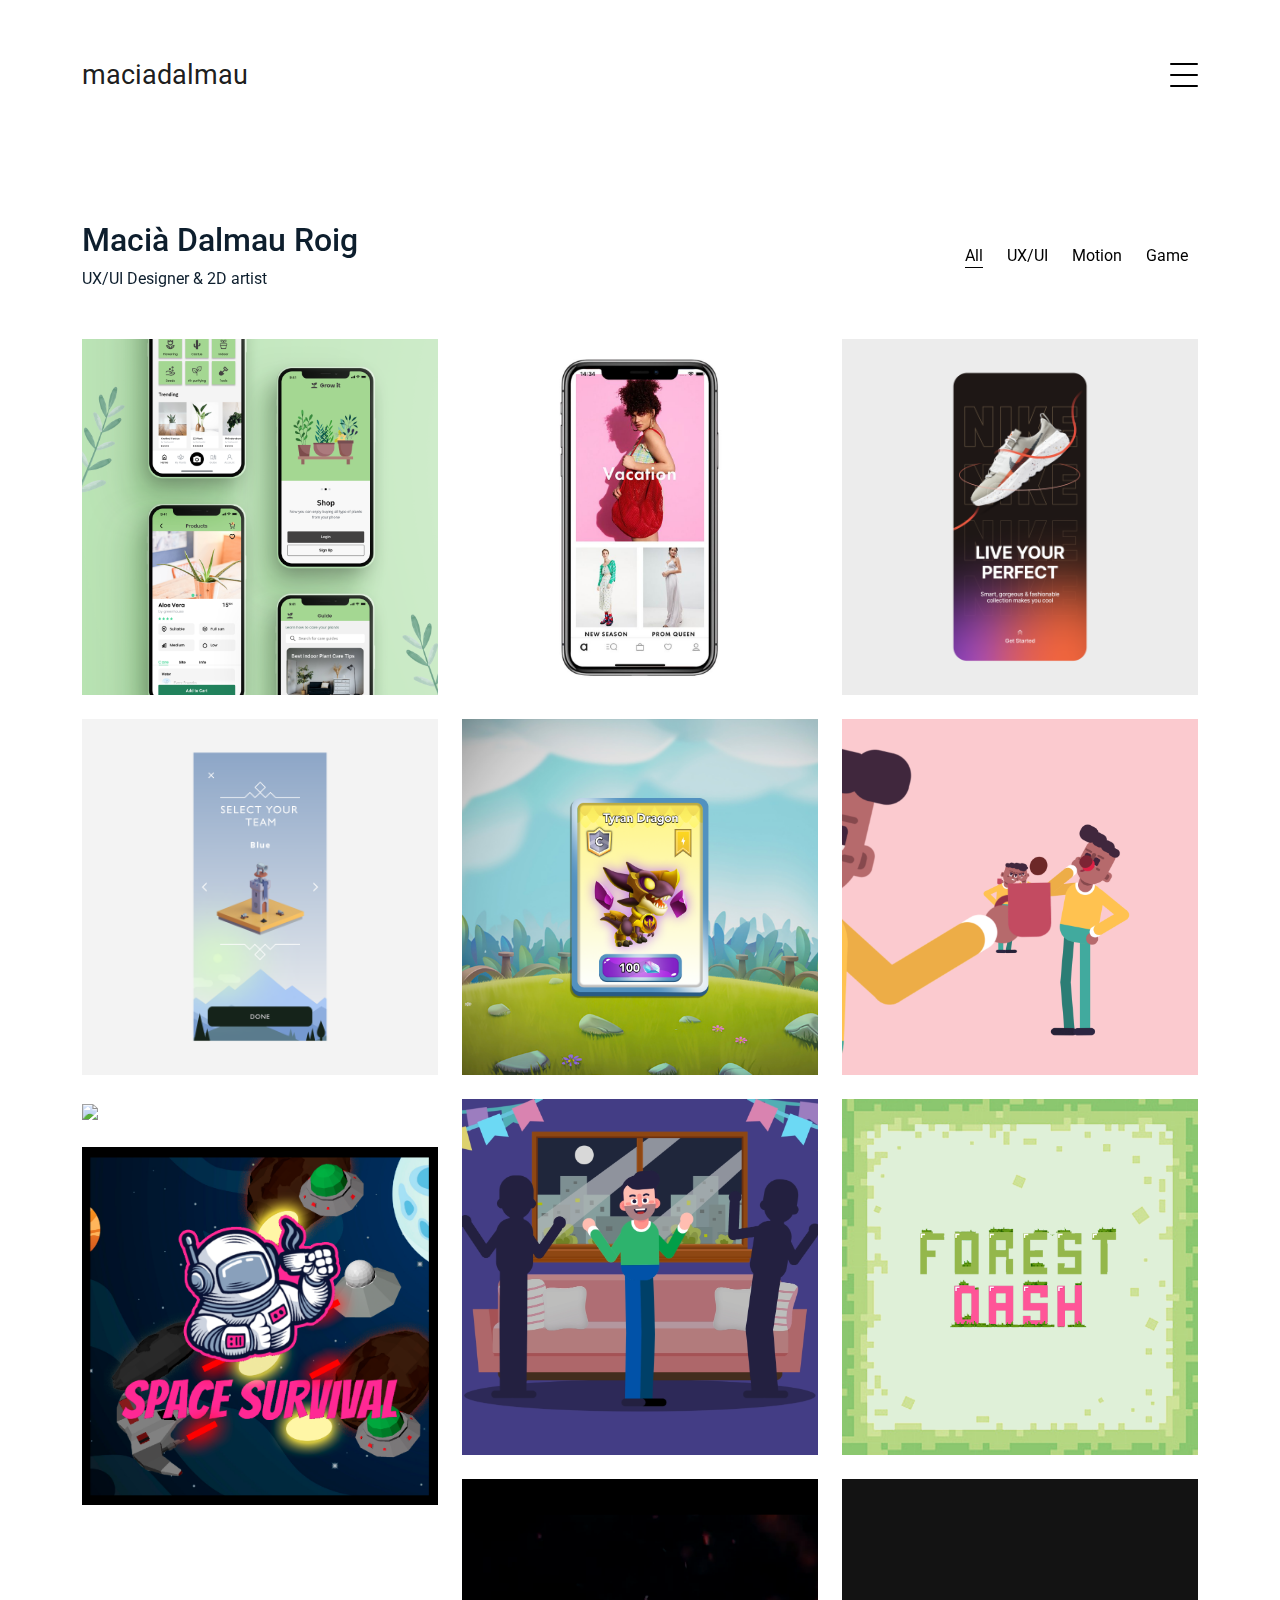
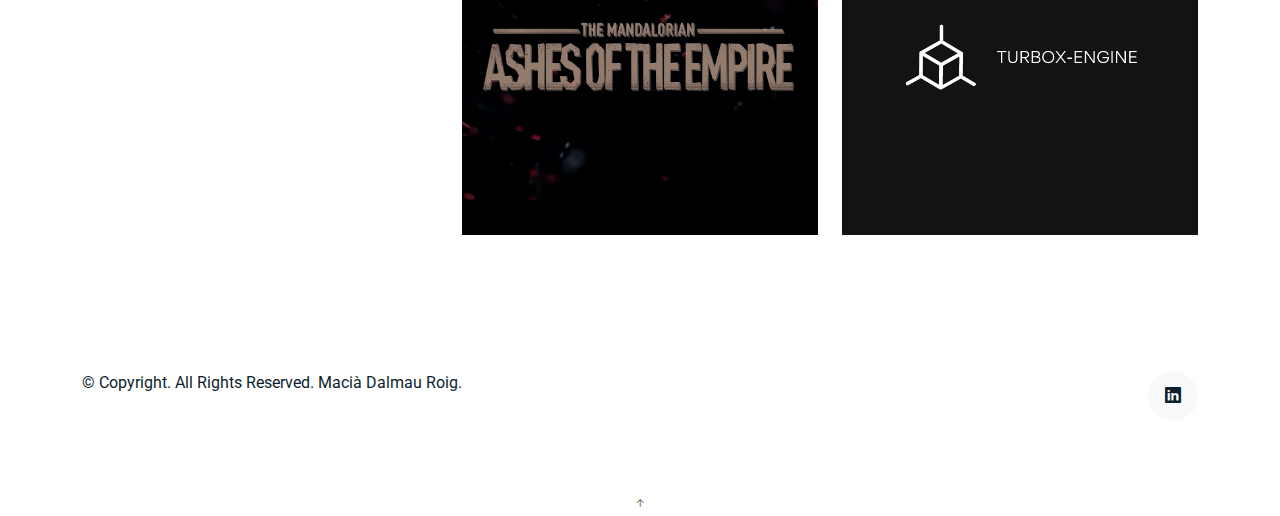
==== commit 6a81b5c3: "Update index.html" ====
--- a/index.html
+++ b/index.html
@@ -67,7 +67,7 @@
         <div class="row mb-5 align-items-center">
           <div class="col-md-12 col-lg-6 mb-4 mb-lg-0" data-aos="fade-up">
             <h2>Macià Dalmau Roig</h2>
-            <p class="mb-0">UX/UI Designer.</p>
+            <p class="mb-0">UX/UI Designer & 2D artist</p>
           </div>
           <div class="col-md-12 col-lg-6 text-start text-lg-end" data-aos="fade-up" data-aos-delay="100">
             <div id="filters" class="filters">
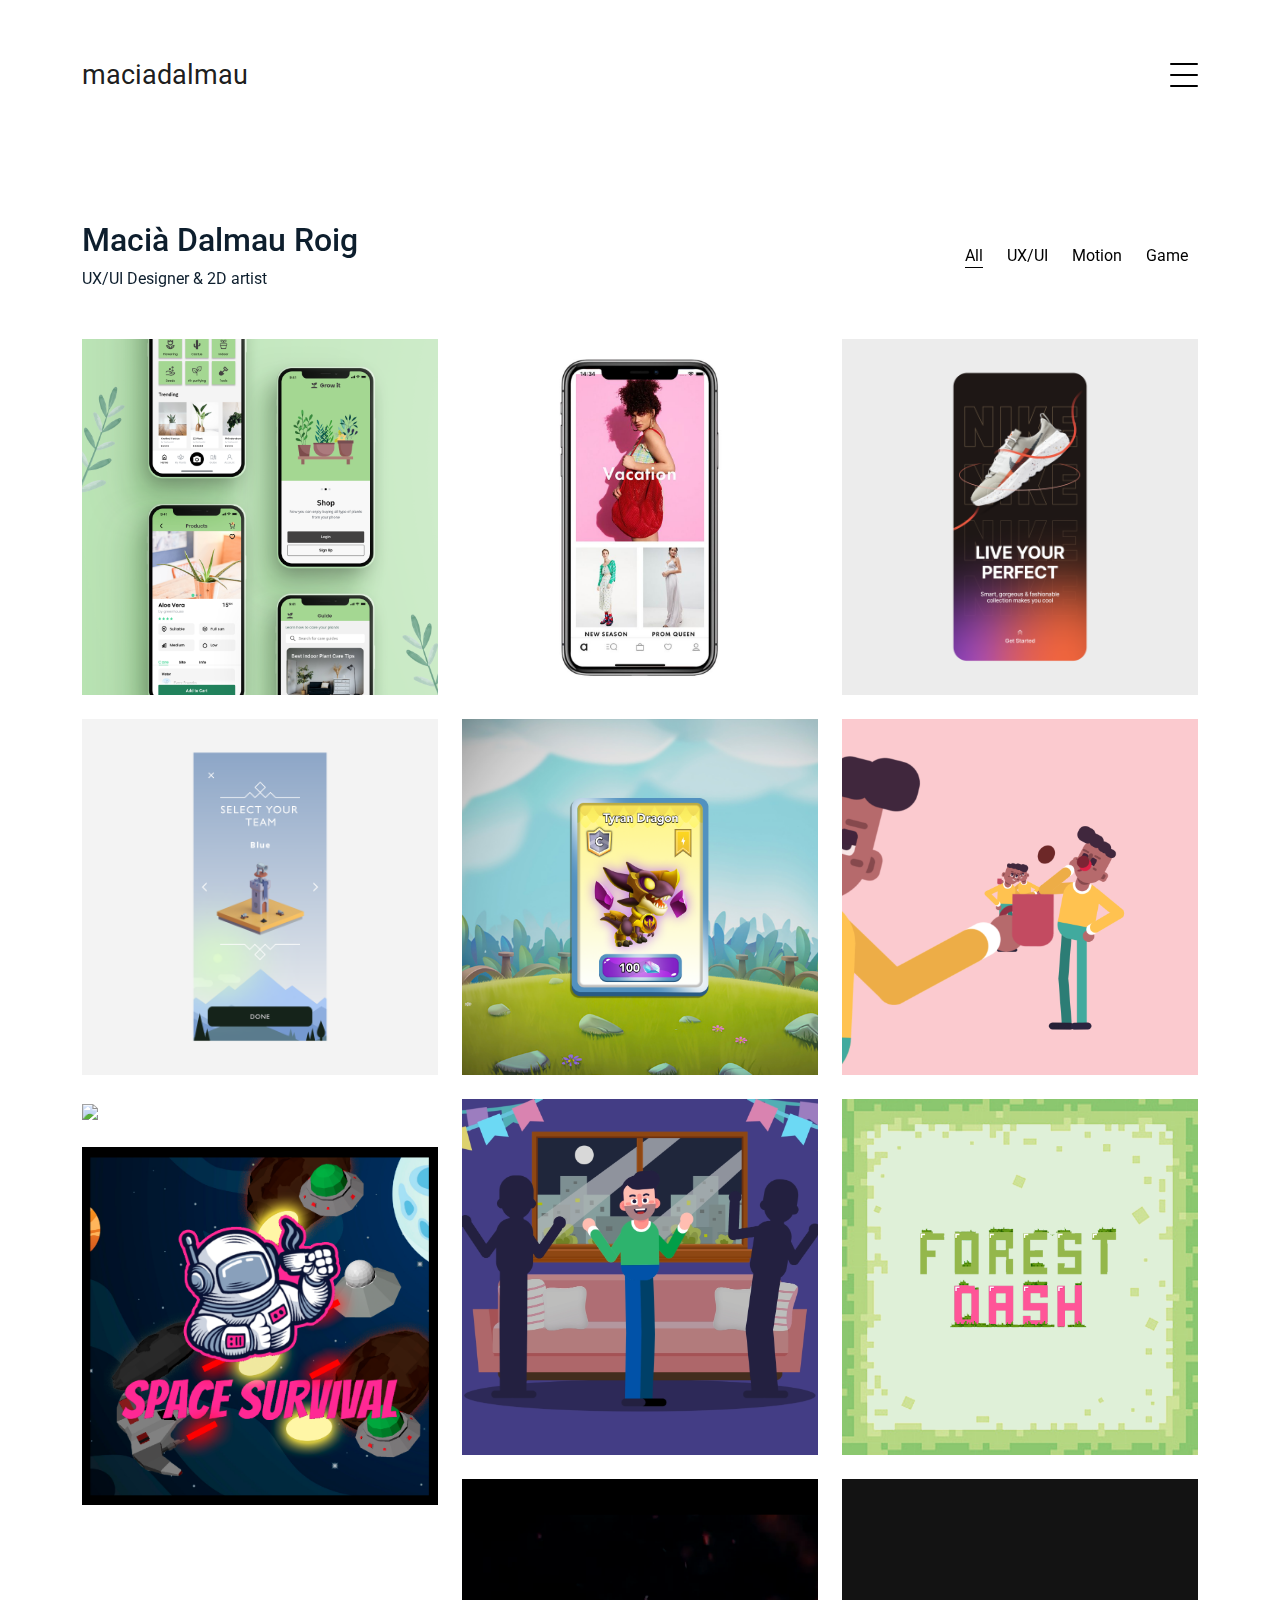
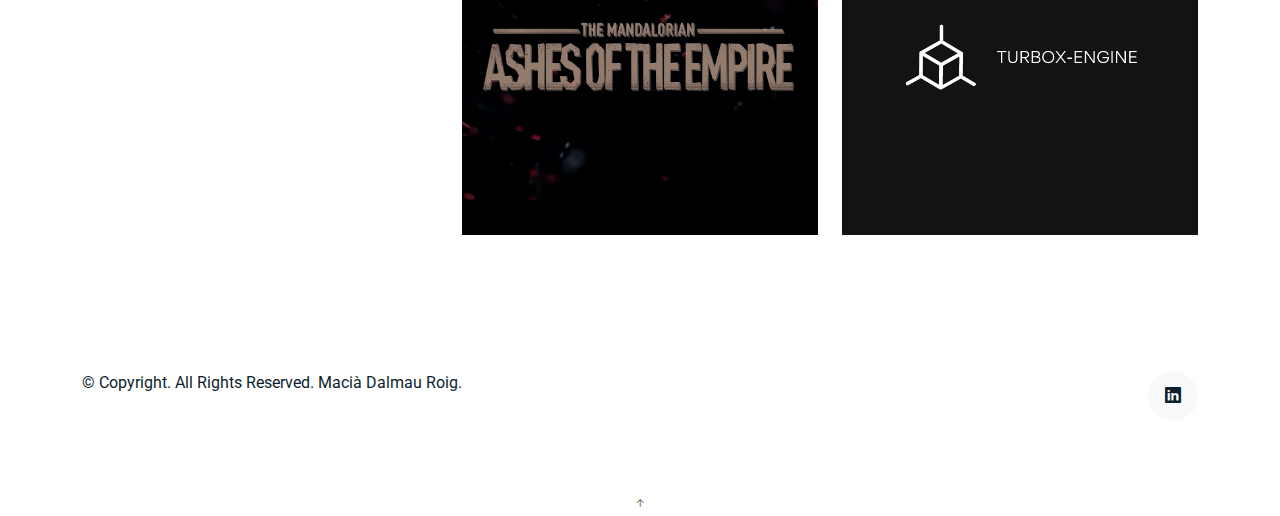
==== commit 65bc07b4: "Google tag" ====
--- a/index.html
+++ b/index.html
@@ -2,6 +2,15 @@
 <html lang="en">
 
 <head>
+  <!-- Google tag (gtag.js) -->
+  <script async src="https://www.googletagmanager.com/gtag/js?id=G-EF9KB5YJ08"></script>
+  <script>
+    window.dataLayer = window.dataLayer || [];
+    function gtag() { dataLayer.push(arguments); }
+    gtag('js', new Date());
+
+    gtag('config', 'G-EF9KB5YJ08');
+  </script>
   <meta charset="utf-8">
   <meta content="width=device-width, initial-scale=1.0" name="viewport">
 
@@ -14,7 +23,9 @@
   <link href="assets/img/apple-touch-icon.png" rel="apple-touch-icon">
 
   <!-- Google Fonts -->
-  <link href="https://fonts.googleapis.com/css?family=https://fonts.googleapis.com/css?family=Inconsolata:400,500,600,700|Raleway:400,400i,500,500i,600,600i,700,700i|Roboto:400,400i,500,500i,600,600i,700,700i" rel="stylesheet">
+  <link
+    href="https://fonts.googleapis.com/css?family=https://fonts.googleapis.com/css?family=Inconsolata:400,500,600,700|Raleway:400,400i,500,500i,600,600i,700,700i|Roboto:400,400i,500,500i,600,600i,700,700i"
+    rel="stylesheet">
 
   <!-- Vendor CSS Files -->
   <link href="assets/vendor/aos/aos.css" rel="stylesheet">
@@ -215,7 +226,8 @@
     </div>
   </footer>
 
-  <a href="#" class="back-to-top d-flex align-items-center justify-content-center"><i class="bi bi-arrow-up-short"></i></a>
+  <a href="#" class="back-to-top d-flex align-items-center justify-content-center"><i
+      class="bi bi-arrow-up-short"></i></a>
 
   <!-- Vendor JS Files -->
   <script src="assets/vendor/aos/aos.js"></script>
